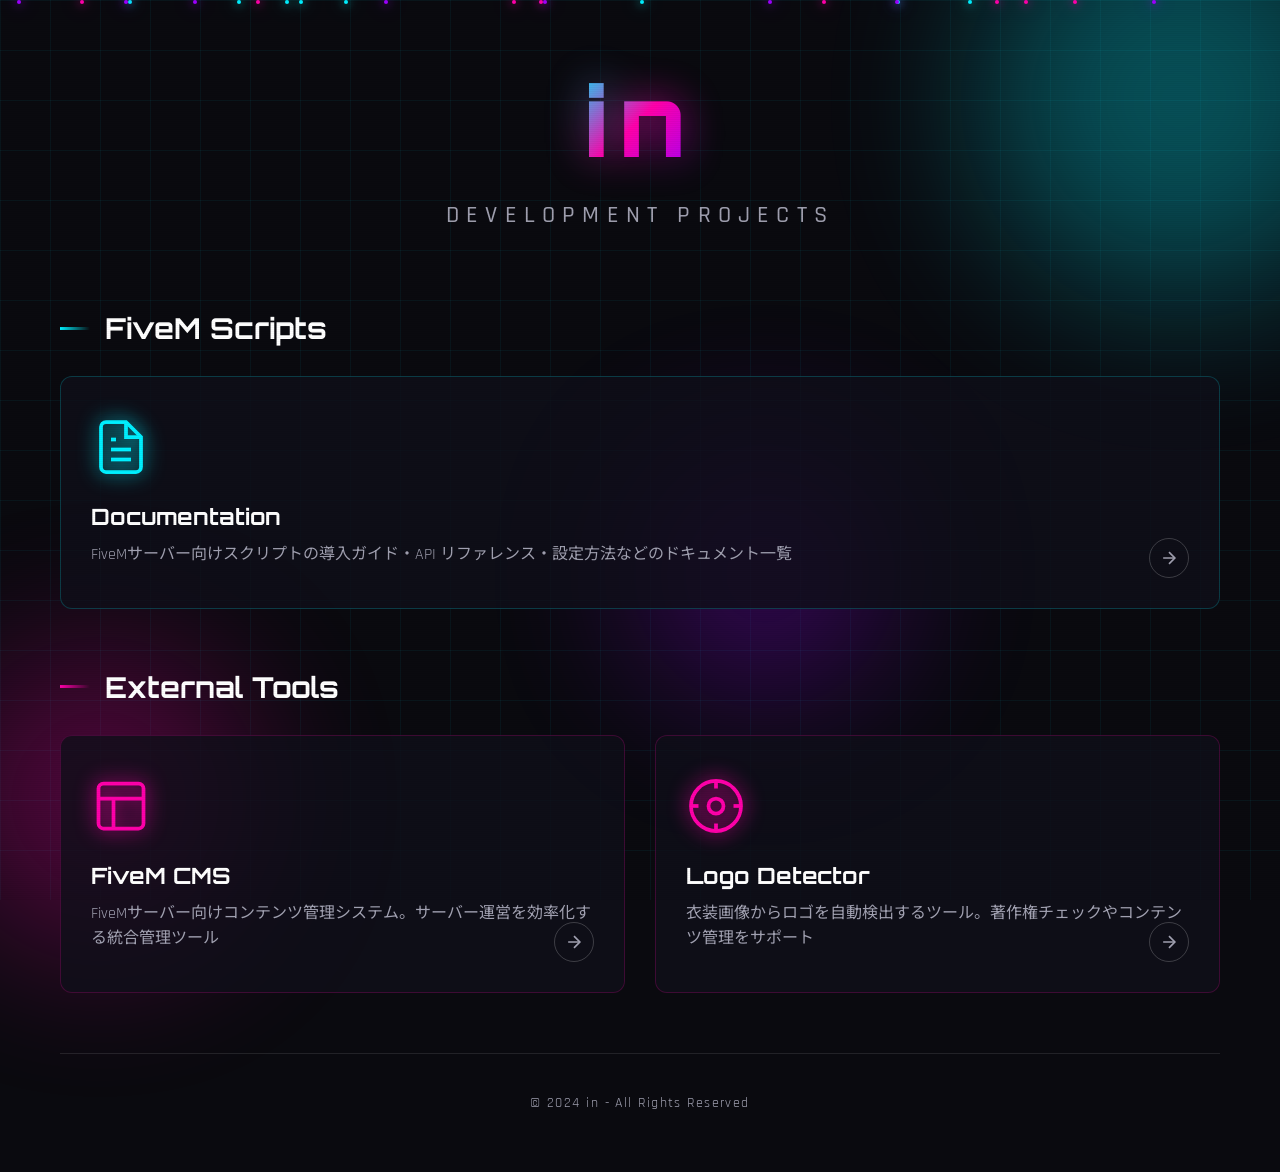
==== index.html @ a8093057 "Add files via upload" ====
<!DOCTYPE html>
<html lang="ja">
<head>
  <meta charset="UTF-8">
  <meta name="viewport" content="width=device-width, initial-scale=1.0">
  <title>inのプロジェクト</title>
  <link rel="preconnect" href="https://fonts.googleapis.com">
  <link rel="preconnect" href="https://fonts.gstatic.com" crossorigin>
  <link href="https://fonts.googleapis.com/css2?family=Orbitron:wght@400;700;900&family=Rajdhani:wght@400;500;600;700&family=Noto+Sans+JP:wght@400;500;700&display=swap" rel="stylesheet">
  <style>
    * {
      margin: 0;
      padding: 0;
      box-sizing: border-box;
    }

    :root {
      --neon-cyan: #00f0ff;
      --neon-magenta: #ff00aa;
      --neon-purple: #9d00ff;
      --bg-dark: #0a0a0f;
      --bg-card: rgba(15, 15, 25, 0.8);
      --text-primary: #ffffff;
      --text-secondary: #a0a0b0;
      --grid-color: rgba(0, 240, 255, 0.05);
    }

    body {
      font-family: 'Rajdhani', 'Noto Sans JP', sans-serif;
      background-color: var(--bg-dark);
      color: var(--text-primary);
      min-height: 100vh;
      overflow-x: hidden;
      position: relative;
    }

    /* Animated Grid Background */
    .grid-bg {
      position: fixed;
      top: 0;
      left: 0;
      width: 100%;
      height: 100%;
      background-image: 
        linear-gradient(var(--grid-color) 1px, transparent 1px),
        linear-gradient(90deg, var(--grid-color) 1px, transparent 1px);
      background-size: 50px 50px;
      animation: gridMove 20s linear infinite;
      pointer-events: none;
      z-index: 0;
    }

    @keyframes gridMove {
      0% { transform: perspective(500px) rotateX(60deg) translateY(0); }
      100% { transform: perspective(500px) rotateX(60deg) translateY(50px); }
    }

    /* Floating Particles */
    .particles {
      position: fixed;
      top: 0;
      left: 0;
      width: 100%;
      height: 100%;
      pointer-events: none;
      z-index: 1;
      overflow: hidden;
    }

    .particle {
      position: absolute;
      width: 4px;
      height: 4px;
      background: var(--neon-cyan);
      border-radius: 50%;
      box-shadow: 0 0 10px var(--neon-cyan), 0 0 20px var(--neon-cyan);
      animation: float 15s infinite ease-in-out;
    }

    .particle:nth-child(2n) {
      background: var(--neon-magenta);
      box-shadow: 0 0 10px var(--neon-magenta), 0 0 20px var(--neon-magenta);
      animation-duration: 20s;
    }

    .particle:nth-child(3n) {
      background: var(--neon-purple);
      box-shadow: 0 0 10px var(--neon-purple), 0 0 20px var(--neon-purple);
      animation-duration: 25s;
    }

    @keyframes float {
      0%, 100% { transform: translateY(100vh) translateX(0); opacity: 0; }
      10% { opacity: 1; }
      90% { opacity: 1; }
      100% { transform: translateY(-100vh) translateX(100px); opacity: 0; }
    }

    /* Glow Orbs */
    .glow-orb {
      position: fixed;
      border-radius: 50%;
      filter: blur(80px);
      opacity: 0.3;
      pointer-events: none;
      z-index: 0;
    }

    .glow-orb-1 {
      width: 400px;
      height: 400px;
      background: var(--neon-cyan);
      top: -100px;
      right: -100px;
      animation: orbFloat1 8s ease-in-out infinite;
    }

    .glow-orb-2 {
      width: 300px;
      height: 300px;
      background: var(--neon-magenta);
      bottom: -50px;
      left: -50px;
      animation: orbFloat2 10s ease-in-out infinite;
    }

    .glow-orb-3 {
      width: 250px;
      height: 250px;
      background: var(--neon-purple);
      top: 50%;
      left: 50%;
      animation: orbFloat3 12s ease-in-out infinite;
    }

    @keyframes orbFloat1 {
      0%, 100% { transform: translate(0, 0); }
      50% { transform: translate(-50px, 50px); }
    }

    @keyframes orbFloat2 {
      0%, 100% { transform: translate(0, 0); }
      50% { transform: translate(50px, -30px); }
    }

    @keyframes orbFloat3 {
      0%, 100% { transform: translate(-50%, -50%); }
      50% { transform: translate(-50%, -60%); }
    }

    /* Main Content */
    .container {
      position: relative;
      z-index: 10;
      max-width: 1200px;
      margin: 0 auto;
      padding: 60px 20px;
      min-height: 100vh;
      display: flex;
      flex-direction: column;
      justify-content: center;
    }

    /* Header */
    .header {
      text-align: center;
      margin-bottom: 80px;
    }

    .logo {
      font-family: 'Orbitron', sans-serif;
      font-size: clamp(3rem, 10vw, 6rem);
      font-weight: 900;
      letter-spacing: 0.1em;
      background: linear-gradient(135deg, var(--neon-cyan), var(--neon-magenta), var(--neon-purple));
      -webkit-background-clip: text;
      -webkit-text-fill-color: transparent;
      background-clip: text;
      text-shadow: none;
      position: relative;
      display: inline-block;
      animation: logoGlow 3s ease-in-out infinite;
    }

    .logo::before {
      content: 'in';
      position: absolute;
      top: 0;
      left: 0;
      background: linear-gradient(135deg, var(--neon-cyan), var(--neon-magenta), var(--neon-purple));
      -webkit-background-clip: text;
      -webkit-text-fill-color: transparent;
      background-clip: text;
      filter: blur(20px);
      opacity: 0.7;
      z-index: -1;
    }

    @keyframes logoGlow {
      0%, 100% { filter: brightness(1); }
      50% { filter: brightness(1.2); }
    }

    .tagline {
      font-family: 'Rajdhani', sans-serif;
      font-size: clamp(1rem, 3vw, 1.5rem);
      font-weight: 500;
      color: var(--text-secondary);
      letter-spacing: 0.3em;
      text-transform: uppercase;
      margin-top: 20px;
    }

    /* Section Titles */
    .section-title {
      font-family: 'Orbitron', sans-serif;
      font-size: clamp(1.2rem, 4vw, 1.8rem);
      font-weight: 700;
      margin-bottom: 30px;
      display: flex;
      align-items: center;
      gap: 15px;
    }

    .section-title::before {
      content: '';
      width: 30px;
      height: 3px;
      background: linear-gradient(90deg, var(--neon-cyan), transparent);
    }

    .section-title.magenta::before {
      background: linear-gradient(90deg, var(--neon-magenta), transparent);
    }

    /* Cards Container */
    .cards-section {
      margin-bottom: 60px;
    }

    .cards-grid {
      display: grid;
      grid-template-columns: repeat(auto-fit, minmax(300px, 1fr));
      gap: 30px;
    }

    /* Card Styles */
    .card {
      background: var(--bg-card);
      border: 1px solid rgba(0, 240, 255, 0.2);
      border-radius: 12px;
      padding: 40px 30px;
      position: relative;
      overflow: hidden;
      cursor: pointer;
      transition: all 0.4s cubic-bezier(0.175, 0.885, 0.32, 1.275);
      text-decoration: none;
      color: inherit;
      display: block;
    }

    .card::before {
      content: '';
      position: absolute;
      top: 0;
      left: 0;
      width: 100%;
      height: 100%;
      background: linear-gradient(135deg, rgba(0, 240, 255, 0.1) 0%, transparent 50%);
      opacity: 0;
      transition: opacity 0.3s;
    }

    .card:hover::before {
      opacity: 1;
    }

    .card::after {
      content: '';
      position: absolute;
      top: -2px;
      left: -2px;
      right: -2px;
      bottom: -2px;
      background: linear-gradient(135deg, var(--neon-cyan), var(--neon-magenta), var(--neon-purple));
      border-radius: 14px;
      z-index: -1;
      opacity: 0;
      transition: opacity 0.3s;
    }

    .card:hover::after {
      opacity: 1;
    }

    .card:hover {
      transform: translateY(-10px) scale(1.02);
      border-color: transparent;
      box-shadow: 
        0 20px 40px rgba(0, 0, 0, 0.4),
        0 0 30px rgba(0, 240, 255, 0.2);
    }

    .card.magenta {
      border-color: rgba(255, 0, 170, 0.2);
    }

    .card.magenta::before {
      background: linear-gradient(135deg, rgba(255, 0, 170, 0.1) 0%, transparent 50%);
    }

    .card.magenta:hover {
      box-shadow: 
        0 20px 40px rgba(0, 0, 0, 0.4),
        0 0 30px rgba(255, 0, 170, 0.2);
    }

    .card-icon {
      width: 60px;
      height: 60px;
      margin-bottom: 25px;
      position: relative;
    }

    .card-icon svg {
      width: 100%;
      height: 100%;
      fill: none;
      stroke: var(--neon-cyan);
      stroke-width: 1.5;
      filter: drop-shadow(0 0 10px var(--neon-cyan));
    }

    .card.magenta .card-icon svg {
      stroke: var(--neon-magenta);
      filter: drop-shadow(0 0 10px var(--neon-magenta));
    }

    .card-title {
      font-family: 'Orbitron', sans-serif;
      font-size: 1.4rem;
      font-weight: 700;
      margin-bottom: 12px;
      transition: color 0.3s;
    }

    .card:hover .card-title {
      color: var(--neon-cyan);
    }

    .card.magenta:hover .card-title {
      color: var(--neon-magenta);
    }

    .card-description {
      color: var(--text-secondary);
      font-size: 1rem;
      line-height: 1.6;
    }

    .card-arrow {
      position: absolute;
      bottom: 30px;
      right: 30px;
      width: 40px;
      height: 40px;
      border: 1px solid rgba(255, 255, 255, 0.2);
      border-radius: 50%;
      display: flex;
      align-items: center;
      justify-content: center;
      transition: all 0.3s;
    }

    .card-arrow svg {
      width: 20px;
      height: 20px;
      stroke: var(--text-secondary);
      stroke-width: 2;
      fill: none;
      transition: all 0.3s;
    }

    .card:hover .card-arrow {
      background: var(--neon-cyan);
      border-color: var(--neon-cyan);
      box-shadow: 0 0 20px var(--neon-cyan);
    }

    .card:hover .card-arrow svg {
      stroke: var(--bg-dark);
      transform: translateX(3px);
    }

    .card.magenta:hover .card-arrow {
      background: var(--neon-magenta);
      border-color: var(--neon-magenta);
      box-shadow: 0 0 20px var(--neon-magenta);
    }

    /* Footer */
    .footer {
      text-align: center;
      padding-top: 40px;
      border-top: 1px solid rgba(255, 255, 255, 0.1);
      margin-top: auto;
    }

    .footer-text {
      color: var(--text-secondary);
      font-size: 0.9rem;
      letter-spacing: 0.1em;
    }

    /* Responsive */
    @media (max-width: 768px) {
      .container {
        padding: 40px 15px;
      }

      .header {
        margin-bottom: 50px;
      }

      .cards-grid {
        grid-template-columns: 1fr;
      }

      .card {
        padding: 30px 20px;
      }
    }

    /* Scanline Effect */
    .scanline {
      position: fixed;
      top: 0;
      left: 0;
      width: 100%;
      height: 100%;
      background: repeating-linear-gradient(
        0deg,
        rgba(0, 0, 0, 0.1) 0px,
        rgba(0, 0, 0, 0.1) 1px,
        transparent 1px,
        transparent 2px
      );
      pointer-events: none;
      z-index: 100;
      opacity: 0.3;
    }
  </style>
</head>
<body>
  <!-- Background Effects -->
  <div class="grid-bg"></div>
  <div class="glow-orb glow-orb-1"></div>
  <div class="glow-orb glow-orb-2"></div>
  <div class="glow-orb glow-orb-3"></div>
  <div class="scanline"></div>
  
  <!-- Particles -->
  <div class="particles">
    <div class="particle" style="left: 10%; animation-delay: 0s;"></div>
    <div class="particle" style="left: 20%; animation-delay: 2s;"></div>
    <div class="particle" style="left: 30%; animation-delay: 4s;"></div>
    <div class="particle" style="left: 40%; animation-delay: 1s;"></div>
    <div class="particle" style="left: 50%; animation-delay: 3s;"></div>
    <div class="particle" style="left: 60%; animation-delay: 5s;"></div>
    <div class="particle" style="left: 70%; animation-delay: 2.5s;"></div>
    <div class="particle" style="left: 80%; animation-delay: 1.5s;"></div>
    <div class="particle" style="left: 90%; animation-delay: 4.5s;"></div>
  </div>

  <div class="container">
    <!-- Header -->
    <header class="header">
      <h1 class="logo">in</h1>
      <p class="tagline">Development Projects</p>
    </header>

    <!-- FiveM Scripts Section -->
    <section class="cards-section">
      <h2 class="section-title">FiveM Scripts</h2>
      <div class="cards-grid">
        <a href="#" class="card">
          <div class="card-icon">
            <svg viewBox="0 0 24 24">
              <path d="M14 2H6a2 2 0 0 0-2 2v16a2 2 0 0 0 2 2h12a2 2 0 0 0 2-2V8z"></path>
              <polyline points="14 2 14 8 20 8"></polyline>
              <line x1="16" y1="13" x2="8" y2="13"></line>
              <line x1="16" y1="17" x2="8" y2="17"></line>
              <polyline points="10 9 9 9 8 9"></polyline>
            </svg>
          </div>
          <h3 class="card-title">Documentation</h3>
          <p class="card-description">FiveMサーバー向けスクリプトの導入ガイド・API リファレンス・設定方法などのドキュメント一覧</p>
          <div class="card-arrow">
            <svg viewBox="0 0 24 24">
              <line x1="5" y1="12" x2="19" y2="12"></line>
              <polyline points="12 5 19 12 12 19"></polyline>
            </svg>
          </div>
        </a>
      </div>
    </section>

    <!-- External Tools Section -->
    <section class="cards-section">
      <h2 class="section-title magenta">External Tools</h2>
      <div class="cards-grid">
        <a href="#" class="card magenta">
          <div class="card-icon">
            <svg viewBox="0 0 24 24">
              <rect x="3" y="3" width="18" height="18" rx="2" ry="2"></rect>
              <line x1="3" y1="9" x2="21" y2="9"></line>
              <line x1="9" y1="21" x2="9" y2="9"></line>
            </svg>
          </div>
          <h3 class="card-title">FiveM CMS</h3>
          <p class="card-description">FiveMサーバー向けコンテンツ管理システム。サーバー運営を効率化する統合管理ツール</p>
          <div class="card-arrow">
            <svg viewBox="0 0 24 24">
              <line x1="5" y1="12" x2="19" y2="12"></line>
              <polyline points="12 5 19 12 12 19"></polyline>
            </svg>
          </div>
        </a>

        <a href="#" class="card magenta">
          <div class="card-icon">
            <svg viewBox="0 0 24 24">
              <circle cx="12" cy="12" r="10"></circle>
              <circle cx="12" cy="12" r="3"></circle>
              <line x1="12" y1="2" x2="12" y2="5"></line>
              <line x1="12" y1="19" x2="12" y2="22"></line>
              <line x1="2" y1="12" x2="5" y2="12"></line>
              <line x1="19" y1="12" x2="22" y2="12"></line>
            </svg>
          </div>
          <h3 class="card-title">Logo Detector</h3>
          <p class="card-description">衣装画像からロゴを自動検出するツール。著作権チェックやコンテンツ管理をサポート</p>
          <div class="card-arrow">
            <svg viewBox="0 0 24 24">
              <line x1="5" y1="12" x2="19" y2="12"></line>
              <polyline points="12 5 19 12 12 19"></polyline>
            </svg>
          </div>
        </a>
      </div>
    </section>

    <!-- Footer -->
    <footer class="footer">
      <p class="footer-text">© 2024 in - All Rights Reserved</p>
    </footer>
  </div>

  <script>
    // Add dynamic particle generation
    function createParticles() {
      const container = document.querySelector('.particles');
      for (let i = 0; i < 15; i++) {
        const particle = document.createElement('div');
        particle.className = 'particle';
        particle.style.left = Math.random() * 100 + '%';
        particle.style.animationDelay = Math.random() * 10 + 's';
        particle.style.animationDuration = (15 + Math.random() * 15) + 's';
        container.appendChild(particle);
      }
    }

    // Mouse glow effect
    document.addEventListener('mousemove', (e) => {
      const cards = document.querySelectorAll('.card');
      cards.forEach(card => {
        const rect = card.getBoundingClientRect();
        const x = e.clientX - rect.left;
        const y = e.clientY - rect.top;
        card.style.setProperty('--mouse-x', `${x}px`);
        card.style.setProperty('--mouse-y', `${y}px`);
      });
    });

    createParticles();
  </script>
</body>
</html>
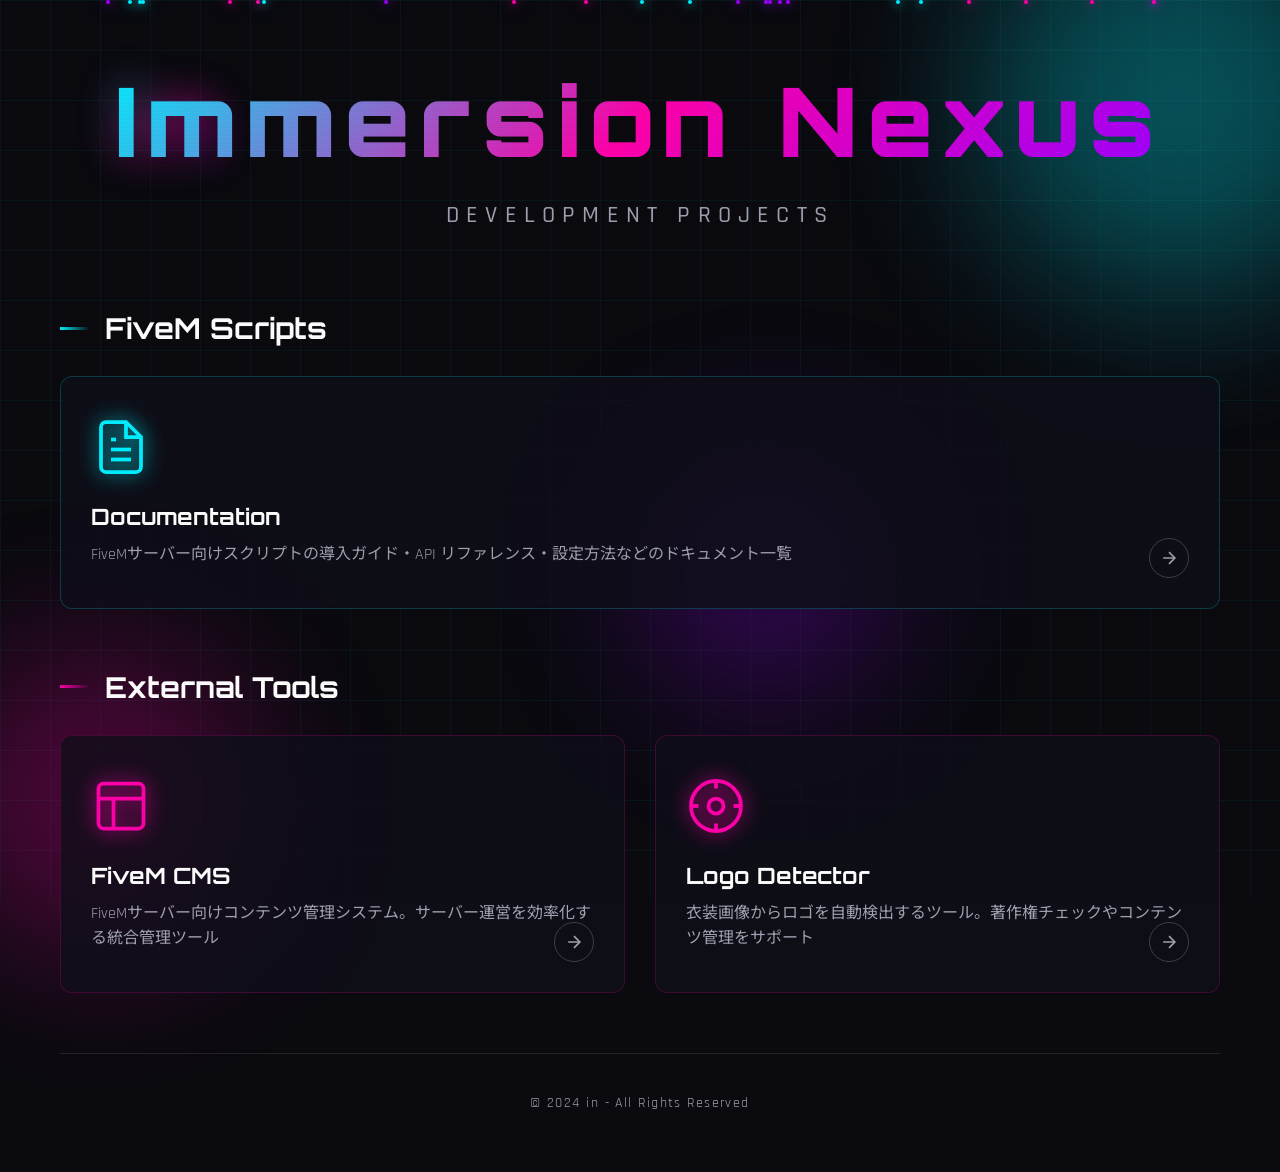
==== commit 1890335d: "Update index.html" ====
--- a/index.html
+++ b/index.html
@@ -475,7 +475,7 @@
   <div class="container">
     <!-- Header -->
     <header class="header">
-      <h1 class="logo">in</h1>
+      <h1 class="logo">Immersion Nexus</h1>
       <p class="tagline">Development Projects</p>
     </header>
 
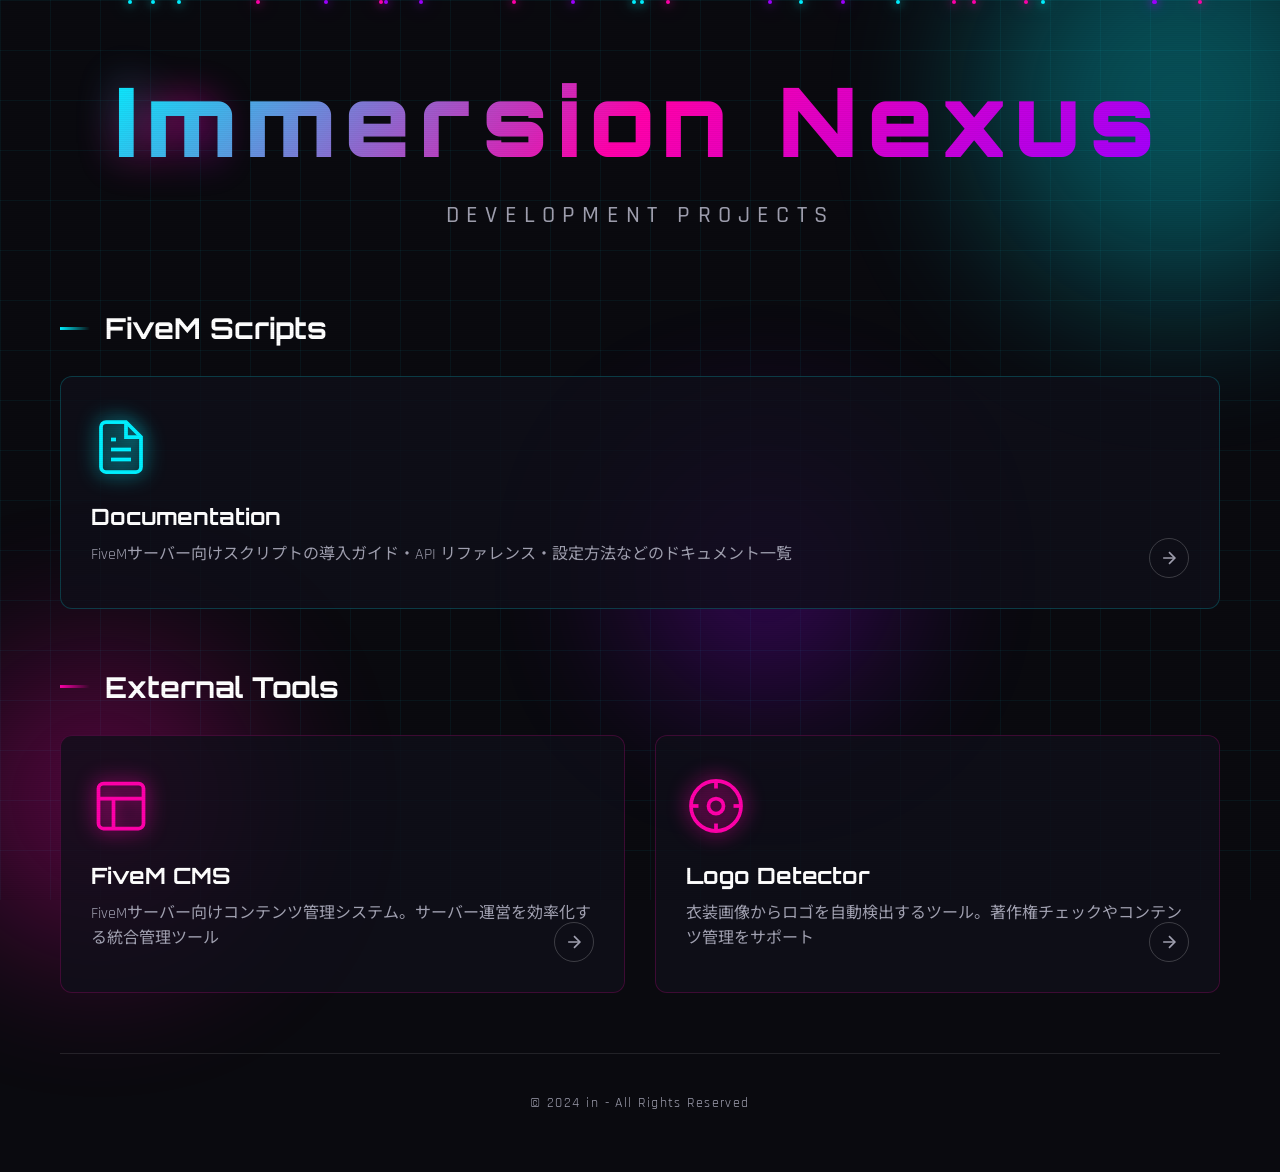
==== commit aae6c495: "Update index.html" ====
--- a/index.html
+++ b/index.html
@@ -3,7 +3,7 @@
 <head>
   <meta charset="UTF-8">
   <meta name="viewport" content="width=device-width, initial-scale=1.0">
-  <title>inのプロジェクト</title>
+  <title>Immersion Nexus</title>
   <link rel="preconnect" href="https://fonts.googleapis.com">
   <link rel="preconnect" href="https://fonts.gstatic.com" crossorigin>
   <link href="https://fonts.googleapis.com/css2?family=Orbitron:wght@400;700;900&family=Rajdhani:wght@400;500;600;700&family=Noto+Sans+JP:wght@400;500;700&display=swap" rel="stylesheet">
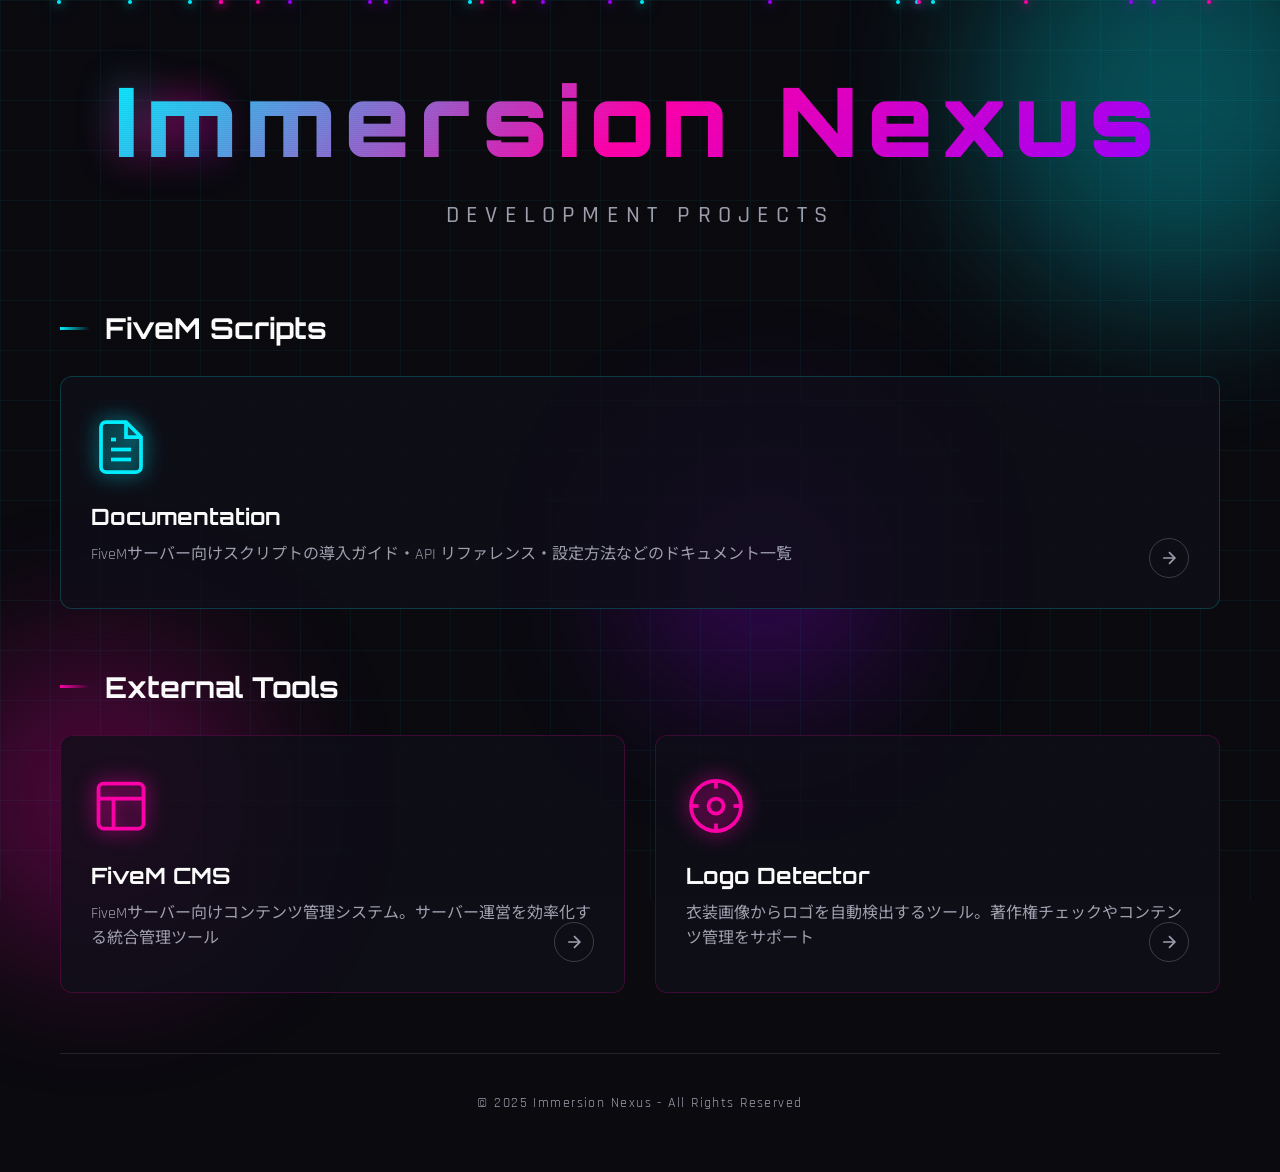
==== commit 2bf9dc75: "Update index.html" ====
--- a/index.html
+++ b/index.html
@@ -552,7 +552,7 @@
 
     <!-- Footer -->
     <footer class="footer">
-      <p class="footer-text">© 2024 in - All Rights Reserved</p>
+      <p class="footer-text">© 2025 Immersion Nexus - All Rights Reserved</p>
     </footer>
   </div>
 
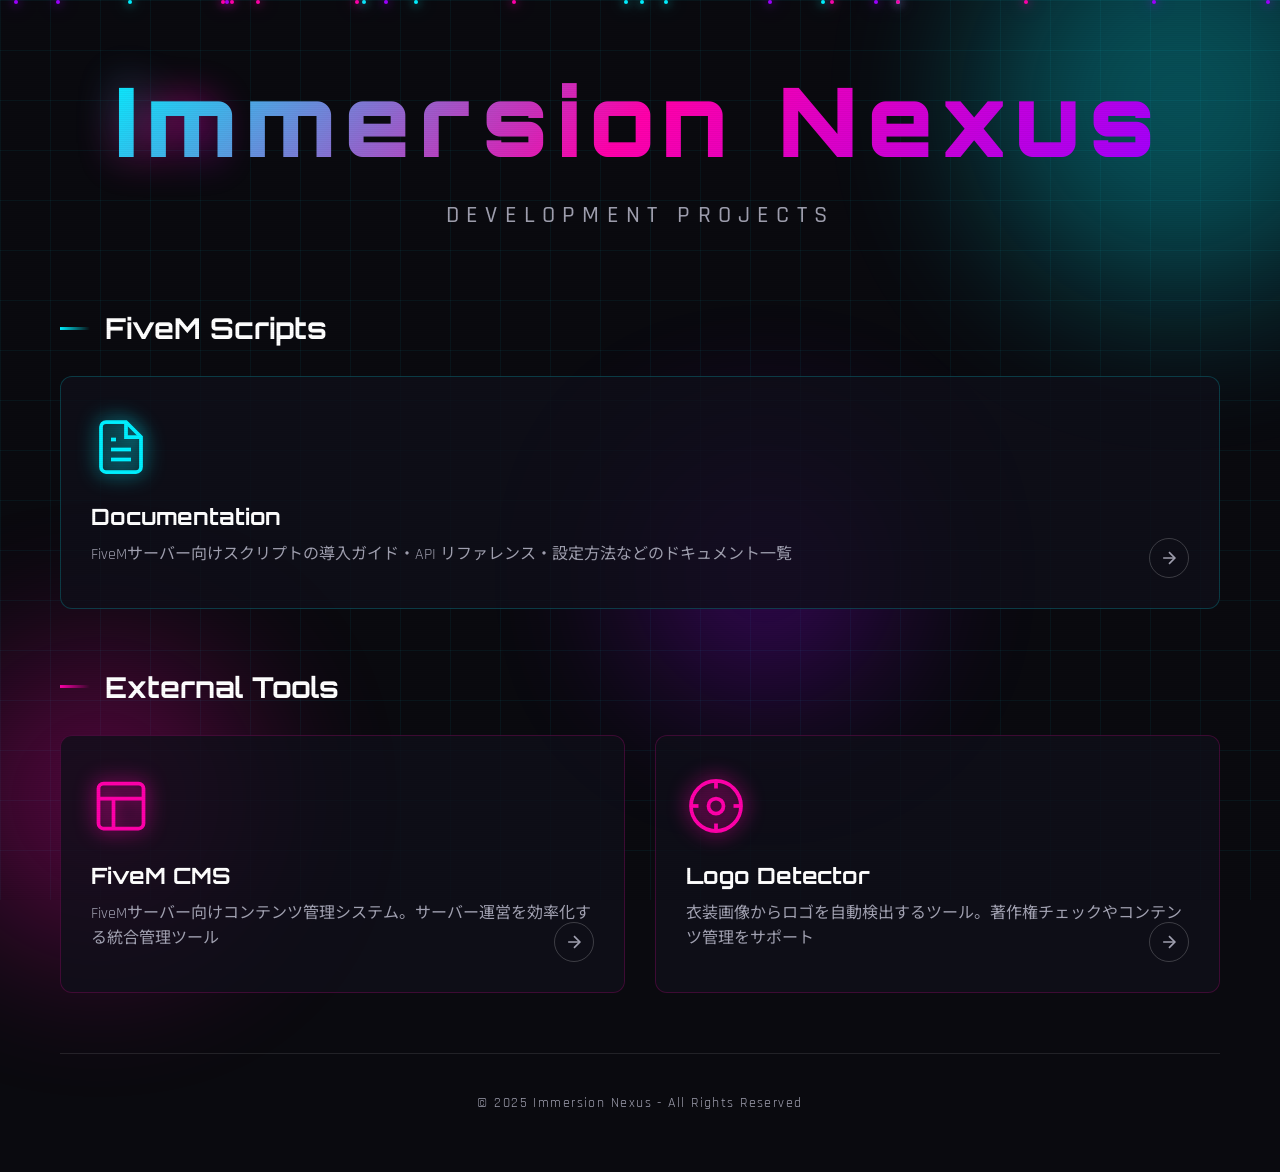
==== commit 739448e8: "Update index.html" ====
--- a/index.html
+++ b/index.html
@@ -509,7 +509,7 @@
     <section class="cards-section">
       <h2 class="section-title magenta">External Tools</h2>
       <div class="cards-grid">
-        <a href="#" class="card magenta">
+        <a href="./saas.html" class="card magenta">
           <div class="card-icon">
             <svg viewBox="0 0 24 24">
               <rect x="3" y="3" width="18" height="18" rx="2" ry="2"></rect>
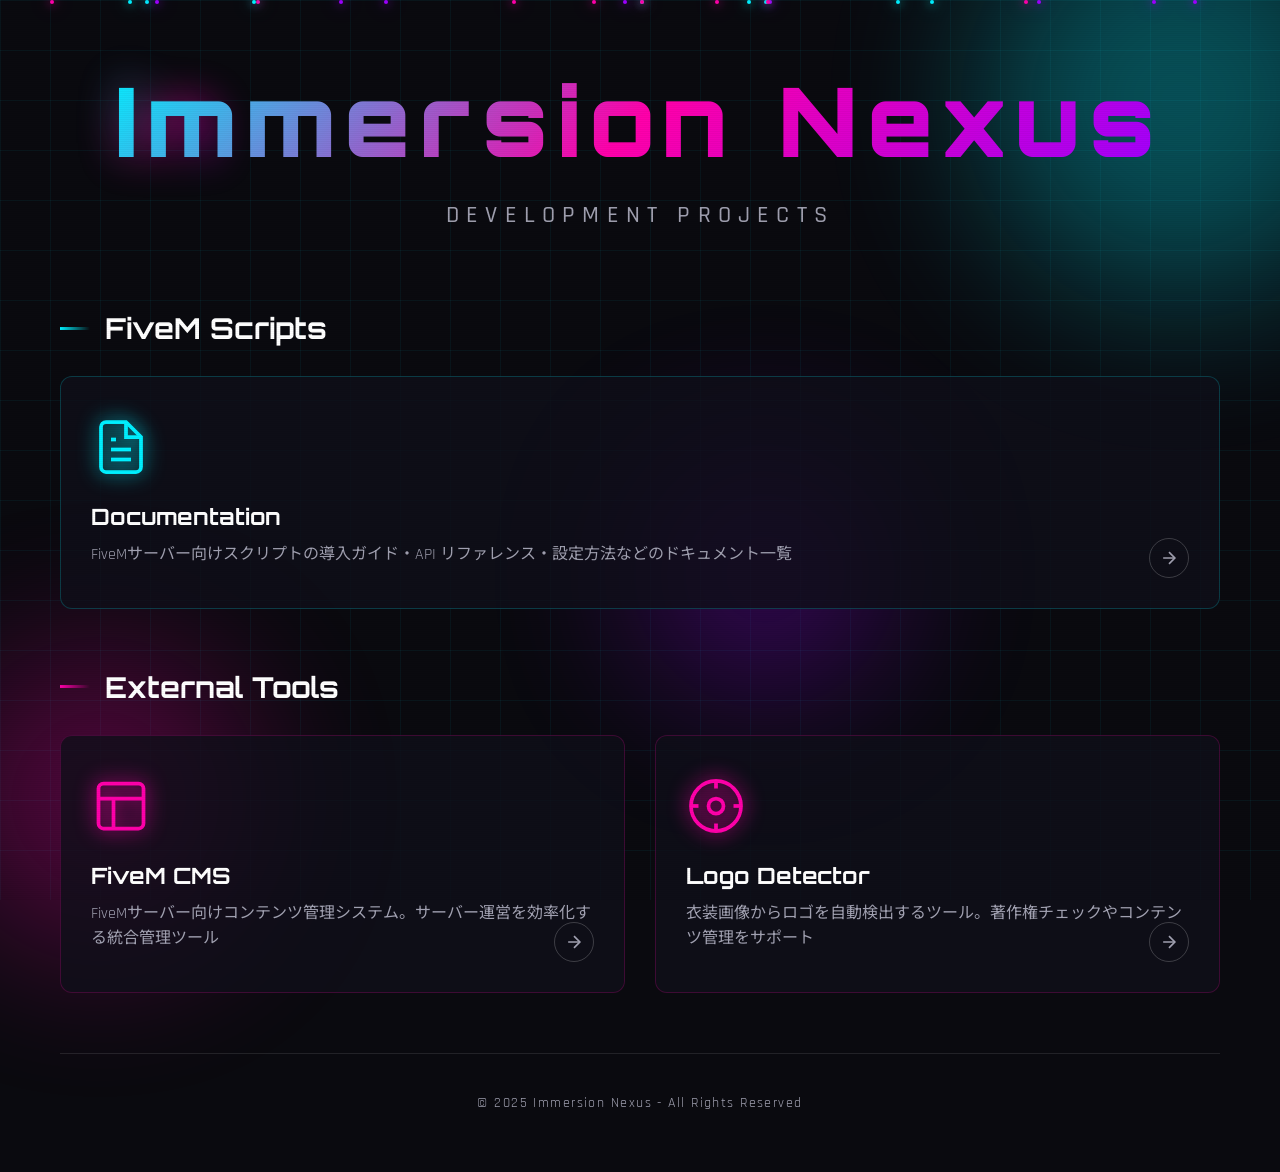
==== commit bd1322ae: "Update index.html" ====
--- a/index.html
+++ b/index.html
@@ -509,7 +509,7 @@
     <section class="cards-section">
       <h2 class="section-title magenta">External Tools</h2>
       <div class="cards-grid">
-        <a href="./saas.html" class="card magenta">
+        <a href="http://210.131.214.59:8000/web/landing.html" class="card magenta">
           <div class="card-icon">
             <svg viewBox="0 0 24 24">
               <rect x="3" y="3" width="18" height="18" rx="2" ry="2"></rect>
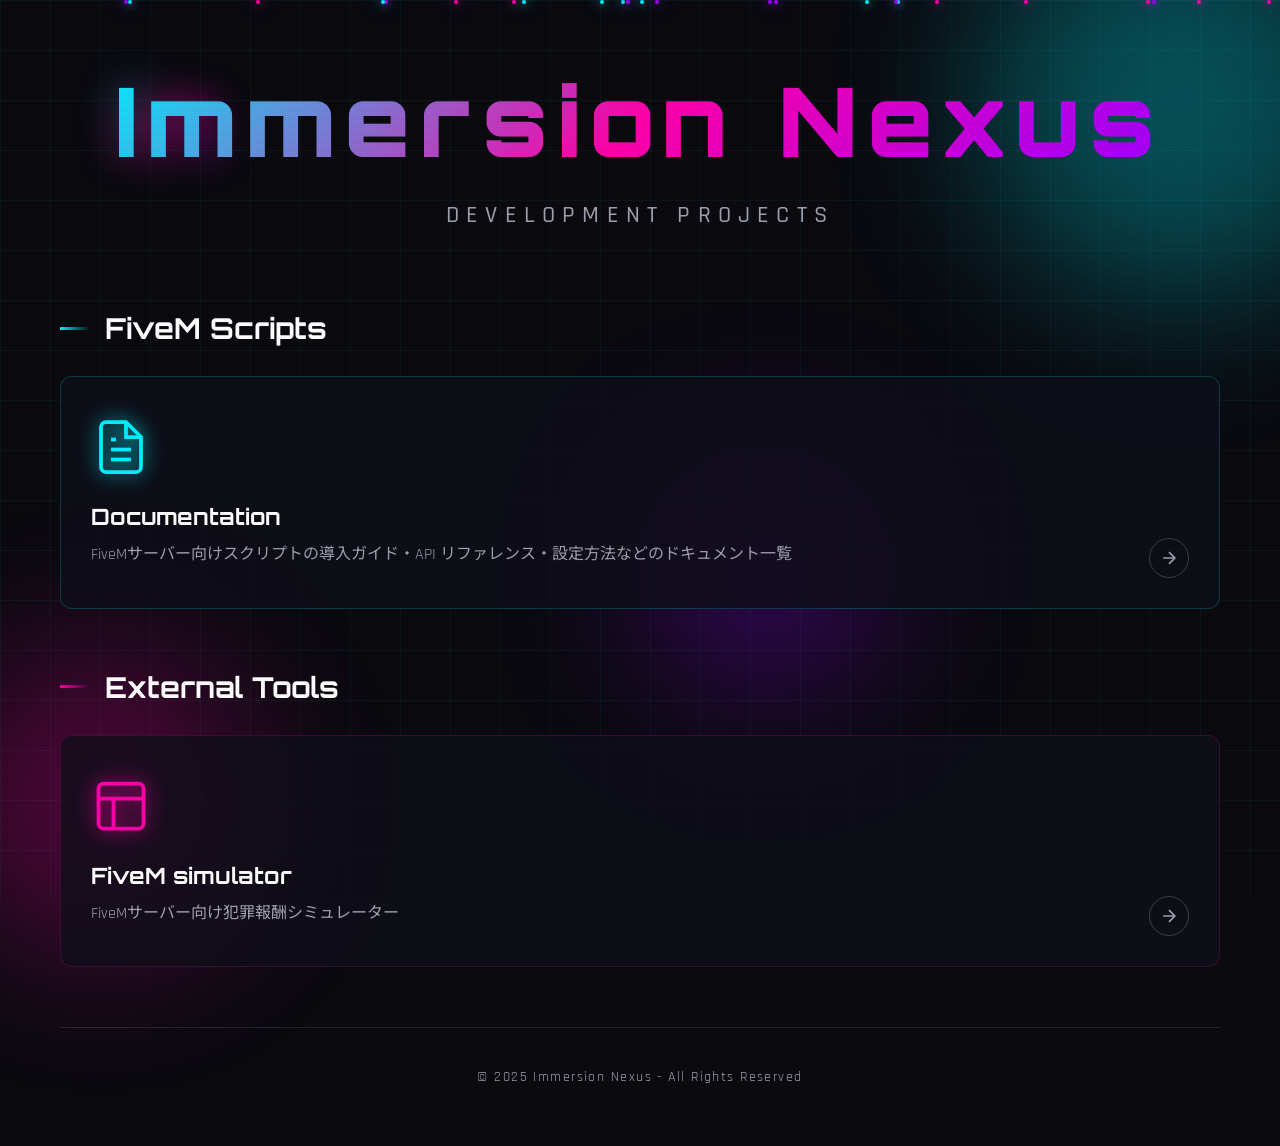
==== commit cd46dbf9: "update" ====
--- a/index.html
+++ b/index.html
@@ -7,6 +7,7 @@
   <link rel="preconnect" href="https://fonts.googleapis.com">
   <link rel="preconnect" href="https://fonts.gstatic.com" crossorigin>
   <link href="https://fonts.googleapis.com/css2?family=Orbitron:wght@400;700;900&family=Rajdhani:wght@400;500;600;700&family=Noto+Sans+JP:wght@400;500;700&display=swap" rel="stylesheet">
+  <link rel="icon" href="./assets/in_favicon.png">
   <style>
     * {
       margin: 0;
@@ -509,7 +510,7 @@
     <section class="cards-section">
       <h2 class="section-title magenta">External Tools</h2>
       <div class="cards-grid">
-        <a href="http://210.131.214.59:8000/web/landing.html" class="card magenta">
+        <a href="./simuator/index.html" class="card magenta" target="_blank">
           <div class="card-icon">
             <svg viewBox="0 0 24 24">
               <rect x="3" y="3" width="18" height="18" rx="2" ry="2"></rect>
@@ -517,8 +518,8 @@
               <line x1="9" y1="21" x2="9" y2="9"></line>
             </svg>
           </div>
-          <h3 class="card-title">FiveM CMS</h3>
-          <p class="card-description">FiveMサーバー向けコンテンツ管理システム。サーバー運営を効率化する統合管理ツール</p>
+          <h3 class="card-title">FiveM simulator</h3>
+          <p class="card-description">FiveMサーバー向け犯罪報酬シミュレーター</p>
           <div class="card-arrow">
             <svg viewBox="0 0 24 24">
               <line x1="5" y1="12" x2="19" y2="12"></line>
@@ -527,7 +528,7 @@
           </div>
         </a>
 
-        <a href="#" class="card magenta">
+        <!-- <a href="#" class="card magenta">
           <div class="card-icon">
             <svg viewBox="0 0 24 24">
               <circle cx="12" cy="12" r="10"></circle>
@@ -546,7 +547,7 @@
               <polyline points="12 5 19 12 12 19"></polyline>
             </svg>
           </div>
-        </a>
+        </a> -->
       </div>
     </section>
 
